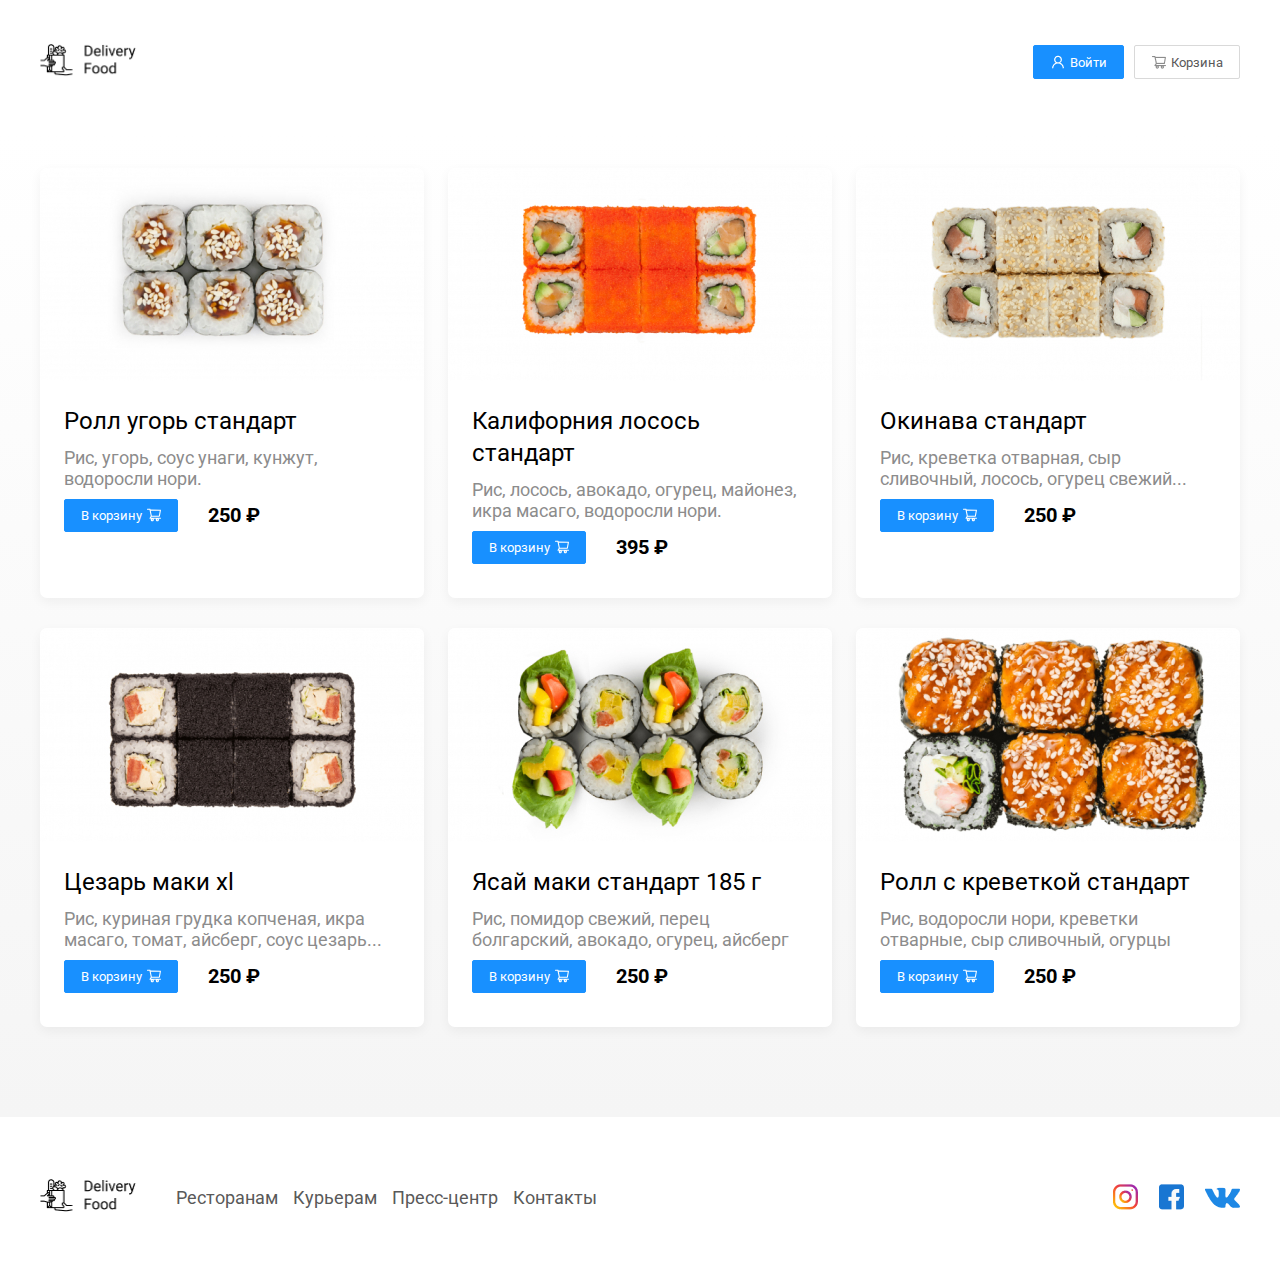
==== goods.html @ 9ce8a63f "Update website" ====
<!DOCTYPE html>
<html lang="en">

<head>
    <meta charset="UTF-8">
    <meta name="viewport" content="width=device-width, initial-scale=1.0">
    <link rel="preconnect" href="https://fonts.googleapis.com">
    <link rel="preconnect" href="https://fonts.gstatic.com" crossorigin>
    <link href="https://fonts.googleapis.com/css2?family=Roboto:wght@400;700&display=swap" rel="stylesheet">
    <link rel="stylesheet" href="style.css">
    <title>Delivery Food</title>
</head>

<body>
    <div class="page-wrapper">
        <header class="header">
            <div class="container">
                <div class="header-box">
                    <a href="./index.html" class="header-logo logo">
                        <img src="./images/logo.png" alt="logo">
                    </a>
                    <div class="header-controls">
                        <button class="btn btn-primary">
                            <img src="./images/icons/user.png" alt="user">
                            Войти
                        </button>
                        <button class="btn btn-outline">
                            <img src="./images/icons/shopping-cart.png" alt="user">
                            Корзина
                        </button>
                    </div>
                </div>
            </div>
        </header>

        <main class="main">


            <section class="products">
                <div class="container">

                    <div class="products-wrapper">

                        <div class="products-card">
                            <div class="products-card-image">
                                <img src="images/goods/good1.jpg" alt="restaurant1">
                            </div>

                            <div class="products-card-description">
                                <div class="products-card-description-row">
                                    <h5 class="products-card-description-name">Ролл угорь стандарт</h5>
                                </div>

                                <div class="products-card-description-row">
                                    <p class="products-card-description-text">Рис, угорь, соус унаги, кунжут, водоросли
                                        нори.</p>
                                </div>

                                <div class="products-card-description-row">
                                    <div class="products-card-description-controls">
                                        <button class="btn btn-primary">
                                            В корзину
                                            <img src="./images/icons/shopping-cart-white.svg" alt="shopping cart">
                                        </button>
                                        <span class="products-card-description-controls-price">250 ₽</span>
                                    </div>
                                </div>
                            </div>
                        </div>

                        <div class="products-card">
                            <div class="products-card-image">
                                <img src="images/goods/good2.jpg" alt="restaurant1">
                            </div>

                            <div class="products-card-description">
                                <div class="products-card-description-row">
                                    <h5 class="products-card-description-name">Калифорния лосось стандарт</h5>
                                </div>

                                <div class="products-card-description-row">
                                    <p class="products-card-description-text">Рис, лосось, авокадо, огурец, майонез,
                                        икра масаго, водоросли нори.</p>
                                </div>

                                <div class="products-card-description-row">
                                    <div class="products-card-description-controls">
                                        <button class="btn btn-primary">
                                            В корзину
                                            <img src="./images/icons/shopping-cart-white.svg" alt="shopping cart">
                                        </button>
                                        <span class="products-card-description-controls-price">395 ₽</span>
                                    </div>
                                </div>
                            </div>
                        </div>

                        <div class="products-card">
                            <div class="products-card-image">
                                <img src="images/goods/good3.jpg" alt="restaurant1">
                            </div>

                            <div class="products-card-description">
                                <div class="products-card-description-row">
                                    <h5 class="products-card-description-name">Окинава стандарт</h5>
                                </div>

                                <div class="products-card-description-row">
                                    <p class="products-card-description-text"> Рис, креветка отварная, сыр сливочный,
                                        лосось, огурец свежий...</p>
                                </div>

                                <div class="products-card-description-row">
                                    <div class="products-card-description-controls">
                                        <button class="btn btn-primary">
                                            В корзину
                                            <img src="./images/icons/shopping-cart-white.svg" alt="shopping cart">
                                        </button>
                                        <span class="products-card-description-controls-price">250 ₽</span>
                                    </div>
                                </div>
                            </div>
                        </div>

                        <div class="products-card">
                            <div class="products-card-image">
                                <img src="images/goods/good4.jpg" alt="restaurant1">
                            </div>

                            <div class="products-card-description">
                                <div class="products-card-description-row">
                                    <h5 class="products-card-description-name">Цезарь маки хl</h5>
                                </div>

                                <div class="products-card-description-row">
                                    <p class="products-card-description-text">Рис, куриная грудка копченая, икра масаго,
                                        томат, айсберг, соус цезарь...</p>
                                </div>

                                <div class="products-card-description-row">
                                    <div class="products-card-description-controls">
                                        <button class="btn btn-primary">
                                            В корзину
                                            <img src="./images/icons/shopping-cart-white.svg" alt="shopping cart">
                                        </button>
                                        <span class="products-card-description-controls-price">250 ₽</span>
                                    </div>
                                </div>
                            </div>
                        </div>

                        <div class="products-card">
                            <div class="products-card-image">
                                <img src="images/goods/good5.jpg" alt="restaurant1">
                            </div>

                            <div class="products-card-description">
                                <div class="products-card-description-row">
                                    <h5 class="products-card-description-name">Ясай маки стандарт 185 г</h5>
                                </div>

                                <div class="products-card-description-row">
                                    <p class="products-card-description-text">Рис, помидор свежий, перец болгарский,
                                        авокадо, огурец, айсберг</p>
                                </div>

                                <div class="products-card-description-row">
                                    <div class="products-card-description-controls">
                                        <button class="btn btn-primary">
                                            В корзину
                                            <img src="./images/icons/shopping-cart-white.svg" alt="shopping cart">
                                        </button>
                                        <span class="products-card-description-controls-price">250 ₽</span>
                                    </div>
                                </div>
                            </div>
                        </div>

                        <div class="products-card">
                            <div class="products-card-image">
                                <img src="images/goods/good6.jpg" alt="restaurant1">
                            </div>

                            <div class="products-card-description">
                                <div class="products-card-description-row">
                                    <h5 class="products-card-description-name">Ролл с креветкой стандарт</h5>
                                </div>

                                <div class="products-card-description-row">
                                    <p class="products-card-description-text">Рис, водоросли нори, креветки отварные,
                                        сыр сливочный, огурцы</p>
                                </div>

                                <div class="products-card-description-row">
                                    <div class="products-card-description-controls">
                                        <button class="btn btn-primary">
                                            В корзину
                                            <img src="./images/icons/shopping-cart-white.svg" alt="shopping cart">
                                        </button>
                                        <span class="products-card-description-controls-price">250 ₽</span>
                                    </div>
                                </div>
                            </div>
                        </div>




                    </div>
                </div>
            </section>
        </main>

        <div class="cart-modal-overlay">
            <div class="cart-modal">
                <div class="cart-modal-header">
                    <h2 class="cart-modal-header-title">Корзина</h2>
                    <span class="cart-modal-header-close">
                        <img src="images/icons/close.svg" alt="close">
                    </span>
                </div>

                <div class="cart-modal-body">
                    <div class="cart-item">
                        <p class="cart-item-title">Ролл угорь стандарт</p>
                        <div class="cart-item-controls">
                            <div class="cart-item-controls-price">250 ₽</div>
                            <button class="btn btn-outline">-</button>
                            <div class="cart-item-controls-count">1</div>
                            <button class="btn btn-outline">+</button>

                        </div>
                    </div>

                    <div class="cart-item">
                        <p class="cart-item-title">Ролл угорь стандарт</p>
                        <div class="cart-item-controls">
                            <div class="cart-item-controls-price">250 ₽</div>
                            <button class="btn btn-outline">-</button>
                            <div class="cart-item-controls-count">1</div>
                            <button class="btn btn-outline">+</button>

                        </div>
                    </div>

                    <div class="cart-item">
                        <p class="cart-item-title">Ролл угорь стандарт</p>
                        <div class="cart-item-controls">
                            <div class="cart-item-controls-price">250 ₽</div>
                            <button class="btn btn-outline">-</button>
                            <div class="cart-item-controls-count">1</div>
                            <button class="btn btn-outline">+</button>

                        </div>
                    </div>

                    <div class="cart-item">
                        <p class="cart-item-title">Ролл угорь стандарт</p>
                        <div class="cart-item-controls">
                            <div class="cart-item-controls-price">250 ₽</div>
                            <button class="btn btn-outline">-</button>
                            <div class="cart-item-controls-count">1</div>
                            <button class="btn btn-outline">+</button>

                        </div>
                    </div>

                    <div class="cart-item">
                        <p class="cart-item-title">Ролл угорь стандарт</p>
                        <div class="cart-item-controls">
                            <div class="cart-item-controls-price">250 ₽</div>
                            <button class="btn btn-outline">-</button>
                            <div class="cart-item-controls-count">1</div>
                            <button class="btn btn-outline">+</button>

                        </div>
                    </div>


                </div>

                <div class="cart-modal-footer">
                    <div class="cart-modal-footer-price">
                        1250 ₽
                    </div>
                    <div class="cart-modal-footer-controls">
                        <button class="btn btn-primary">
                            Оформить заказ
                        </button>
                        <button class="btn btn-outline">
                            Отмена
                        </button>
                    </div>
                </div>
            </div>
        </div>

        <footer class="footer">
            <div class="container">
                <div class="footer-box">
                    <a href="./index.html" class="footer-logo logo">
                        <img src="./images/logo.png" alt="logo">
                    </a>
                    <div class="footer-nav">
                        <ul>
                            <li><a href="./goods.html">Ресторанам</a></li>
                            <li><a href="./goods.html">Курьерам</a></li>
                            <li><a href="./goods.html">Пресс-центр</a></li>
                            <li><a href="./goods.html">Контакты</a></li>
                        </ul>
                    </div>
                    <div class="footer-social">
                        <img src="./images/social/instagram.png" alt="instagram">
                        <img src="./images/social/facebook.png" alt="facebook">
                        <img src="./images/social/vk.png" alt="vk">
                    </div>
                </div>
            </div>
        </footer>
    </div>


</body>

</html>
---- style.css ----
* {
    box-sizing: border-box;
    font-family: Roboto;
    font-style: normal;
    line-height: normal;
}

body {
    margin: 0;
    padding: 0;
}

main {
    flex-grow: 1;
    background: linear-gradient(180deg, rgba(245, 245, 245, 0.00) 1.04%, #F5F5F5 100%);
}

.page-wrapper {
    display: flex;
    flex-direction: column;
    min-height: 100vh;
}

.container {
    width: 100%;
    height: 100%;
    max-width: 1230px;
    /*content in the center*/
    margin: 0 auto;
    padding-left: 15px;
    padding-right: 15px;
}


.btn {
    display: flex;
    padding: 8px 16px;
    align-items: center;
    gap: 4px;
    outline: none;
    cursor: pointer;
}

.btn-primary {
    border-radius: 2px;
    background: #1890FF;
    border: 1px solid #1890FF;
    color: #FFF;
}

.btn-outline {
    border-radius: 2px;
    border: 1px solid #D9D9D9;
    background: #FFF;
    box-shadow: 0px 0px 2px 0px rgba(0, 0, 0, 0.00);
    color: #595959;
}

.logo {
    max-width: 100px;
}

.logo img {
    width: 100%;
}

.header {
    min-height: 124px;
    display: flex;
    align-items: center;
}

.header-box {
    height: 100%;
    display: flex;
    align-items: center;
    justify-content: space-between;
}

.header-controls {
    display: flex;
    align-items: center;
    justify-content: flex-end;
    gap: 10px;
}

.footer {
    height: 156px;
    display: flex;
    align-items: center;
    padding: 60px 0;
}

.footer-box {
    height: 100%;
    display: flex;
    align-items: center;
    justify-content: space-between;
    gap: 36px;
    flex-wrap: wrap;
}

.footer-nav {
    flex-grow: 1;
}

.footer-nav ul {
    display: flex;
    align-items: center;
    list-style: none;
    padding: 0;
    margin: 0;
    gap: 15px;
    flex-wrap: wrap;
}

.footer-nav ul li {
    color: #595959;
    font-size: 18px;
    font-weight: 400;
}

.footer-nav ul li a {
    color: #595959;
    text-decoration: none;
}

.footer-social {
    display: flex;
    align-items: center;
    justify-content: flex-end;
    gap: 20px;
}

.banner {
    margin-bottom: 56px;
}

.banner-item {
    background-image: url(./images/banners/banner-img.png);
    background-repeat: no-repeat;
    padding: 68px;
    border-radius: 10px;
    background-size: contain;
    background-position: center right;
    background-color: #FFF1B8;
}

.banner-item-title {
    color: #302C34;
    font-size: 39px;
    font-weight: 700;
    max-width: 50%;
    margin-top: 0;
    margin-bottom: 15px;
}

.banner-item-subtitle {
    color: #302C34;
    font-size: 24px;
    font-weight: 400;
    max-width: 50%;
    margin: 0;
}

.products {}

.products-header {
    display: flex;
    align-items: center;
    justify-content: space-between;
    flex-wrap: wrap;
    gap: 24px;
}

.products-header-title {
    color: #000;
    font-size: 36px;
    font-weight: 700;
    margin: 0;
}

.products-header-search {
    min-width: 306px;
    height: 34px;
    flex-shrink: 0;
    border-radius: 2px;
    border: 1px solid #D9D9D9;
    background: #FFF;
    padding: 5px 12px;
}

.products-header-search:focus {
    outline: none;
    border: 1px solid #D9D9D9;
}

.products-header-search::placeholder {
    color: #BFBFBF;
    font-size: 16px;
    font-weight: 400;
    line-height: 24px;
}

.products-wrapper {
    margin-top: 44px;
    margin-bottom: 90px;
    display: flex;
    flex-wrap: wrap;
    column-gap: 24px;
    row-gap: 30px;
}

.products-card {
    width: calc((100% - 48px) / 3);
    border-radius: 7px;
    background: #FFF;
    box-shadow: 0px 4px 12px 0px rgba(0, 0, 0, 0.05);
    overflow: hidden;
    text-decoration: none;
}

.products-card-image {
    width: 100%;
}

.products-card-image img {
    width: 100%;
}

.products-card-description {
    padding: 20px 24px 34px 24px;
}

.products-card-description-row {
    display: flex;
    align-items: center;
    justify-content: space-between;
}

.products-card-description-row:not(:last-child) {
    margin-bottom: 10px;
}

.products-card-description-title {
    color: #000;
    font-size: 24px;
    font-weight: 700;
    line-height: 32px;
    margin: 0;
}

.products-card-description-badge {
    color: #FFF;
    font-size: 12px;
    font-weight: 400;
    line-height: 20px;
    background: #262626;
    border-radius: 2px;
    padding: 1px 8px;
}

.products-card-description-info {
    display: flex;
    align-items: center;
    justify-content: flex-start;
    flex-wrap: wrap;
    row-gap: 25px;
    column-gap: 25px;
}

.products-card-description-info-raiting {
    color: #FFC107;
    font-size: 18px;
    font-weight: 700;
    line-height: 32px;
}

.products-card-description-info-price {
    color: #8C8C8C;
    font-size: 18px;
    font-weight: 400;
    line-height: 32px;
}

.products-card-description-info-group {
    color: #8C8C8C;
    font-size: 18px;
    font-weight: 400;
    line-height: 32px;
    position: relative;
}

.products-card-description-info-group::before {
    content: '';
    display: block;
    width: 5px;
    height: 5px;
    border-radius: 50%;
    background-color: #8C8C8C;
    position: absolute;
    left: -14px;
    top: 14px;
}

.products-card-description-name {
    margin: 0;
    color: #000;
    font-size: 24px;
    font-weight: 400;
    line-height: 32px;
}

.products-card-description-text {
    margin: 0;
    color: #8C8C8C;
    font-size: 18px;
    font-weight: 400;
}

.products-card-description-controls {
    display: flex;
    align-items: center;
    justify-content: flex-start;
    flex-wrap: wrap;
    row-gap: 10px;
    column-gap: 30px;
}

.products-card-description-controls-price {
    color: #000;
    font-size: 20px;
    font-weight: 700;
    line-height: 32px;
}

.cart-modal-overlay {
    display: none;
    position: fixed;
    top: 0;
    right: 0;
    bottom: 0;
    left: 0;
    background: rgba(0, 0, 0, 0.40);
    align-items: center;
    justify-content: center;
}

.cart-modal-overlay.open {
    display: flex;
}

.cart-modal {
    max-width: 780px;
    width: 100%;
    padding: 40px 45px;
    border-radius: 5px;
    background: #FFF;
}

.cart-modal-header {
    display: flex;
    align-items: center;
    justify-content: space-between;
    margin-bottom: 48px;
}

.cart-modal-header-title {
    color: #000;
    font-size: 36px;
    font-weight: 700;
    margin: 0;
}

.cart-modal-header-close {
    cursor: pointer;
}

.cart-modal-footer {
    display: flex;
    align-items: center;
    justify-content: space-between;
    flex-wrap: wrap;
    gap: 10px;
    margin-top: 50px;
}

.cart-modal-footer-price {
    border-radius: 5px;
    background: #262626;
    color: #FAFAFA;
    font-size: 20px;
    font-weight: 700;
    padding: 15px 20px;
}

.cart-modal-footer-controls {
    display: flex;
    align-items: center;
    gap: 10px;
}

.cart-item {
    display: flex;
    align-items: center;
    justify-content: space-between;
    flex-wrap: wrap;
    gap: 10px;
}

.cart-item:not(:last-child) {
    padding-bottom: 10px;
    margin-bottom: 10px;
    border-bottom: 1px solid #D9D9D9;
}

.cart-item-title {
    color: #000;
    font-size: 18px;
    font-weight: 400;
    line-height: 32px;
    margin: 0;
}

.cart-item-controls {
    display: flex;
    align-items: center;
}

.cart-item-controls-price {
    margin-right: 47px;
    color: #000;
    font-size: 20px;
    font-weight: 700;
    line-height: 32px;
}

.cart-item-controls button {
    border: 1px solid #40A9FF;
    color: #40A9FF;
}

.cart-item-controls-count {
    margin-left: 15px;
    margin-right: 15px;
}

@media (max-width: 991px) {

    .banner-item {
        background-image: none;
    }

    .banner-item-title {
        max-width: 100%;
    }

    .banner-item-subtitle {
        max-width: 100%;
    }

    .products-card {
        width: calc((100% - 24px) / 2);
    }

}

@media (max-width: 576px) {
    .products-card {
        width: 100%;
    }
}
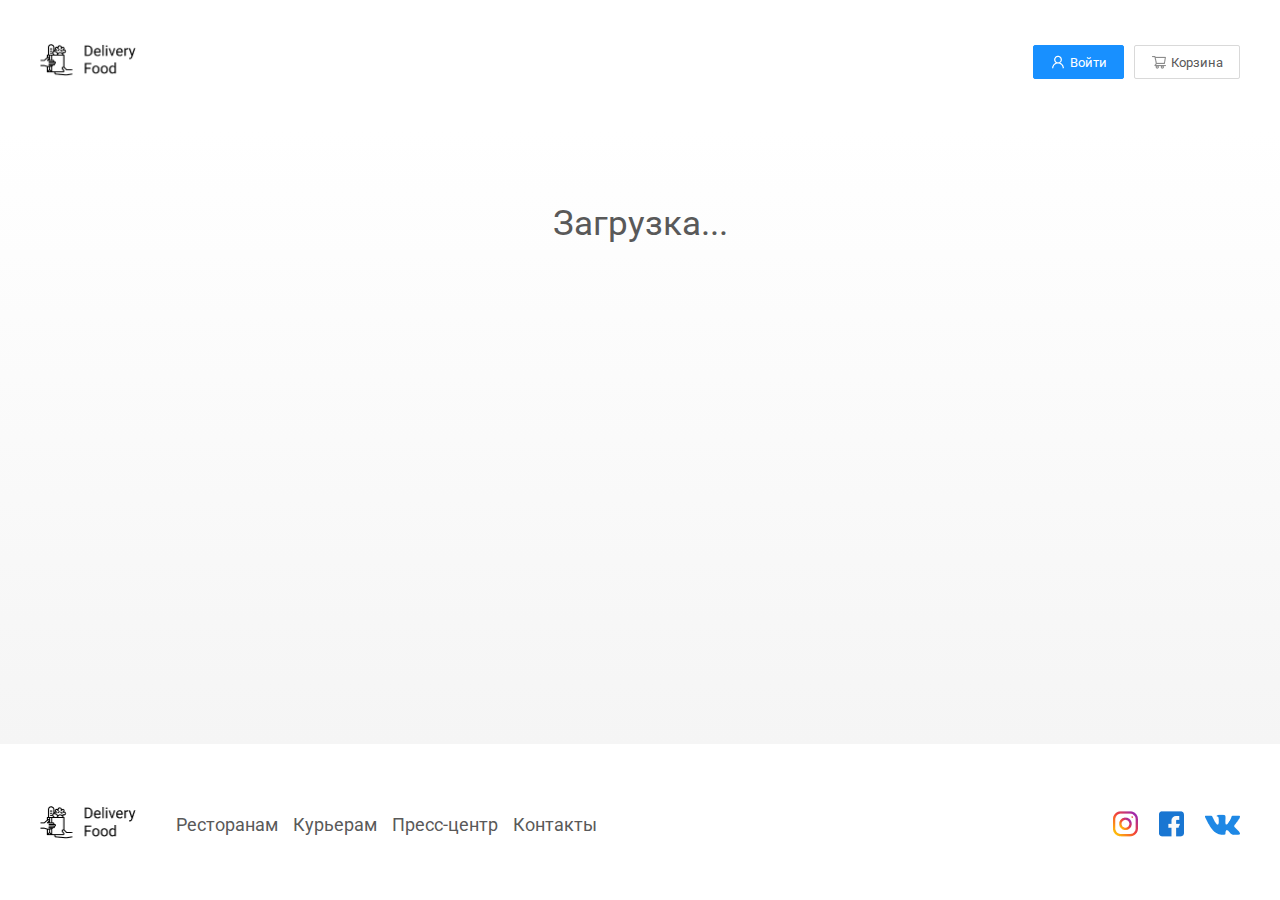
==== commit 3b41051a: "Update website" ====
--- a/goods.html
+++ b/goods.html
@@ -7,7 +7,8 @@
     <link rel="preconnect" href="https://fonts.googleapis.com">
     <link rel="preconnect" href="https://fonts.gstatic.com" crossorigin>
     <link href="https://fonts.googleapis.com/css2?family=Roboto:wght@400;700&display=swap" rel="stylesheet">
-    <link rel="stylesheet" href="style.css">
+    <link rel="stylesheet" href="./css/style.css">
+    <script src="./script/index.js" defer></script>
     <title>Delivery Food</title>
 </head>
 
@@ -24,7 +25,7 @@
                             <img src="./images/icons/user.png" alt="user">
                             Войти
                         </button>
-                        <button class="btn btn-outline">
+                        <button class="btn btn-outline" id="cart-button">
                             <img src="./images/icons/shopping-cart.png" alt="user">
                             Корзина
                         </button>
@@ -39,9 +40,9 @@
             <section class="products">
                 <div class="container">
 
-                    <div class="products-wrapper">
-
-                        <div class="products-card">
+                    <div class="products-wrapper" id="goods-container">
+
+                        <!-- <div class="products-card">
                             <div class="products-card-image">
                                 <img src="images/goods/good1.jpg" alt="restaurant1">
                             </div>
@@ -66,9 +67,9 @@
                                     </div>
                                 </div>
                             </div>
-                        </div>
-
-                        <div class="products-card">
+                        </div> -->
+
+                        <!-- <div class="products-card">
                             <div class="products-card-image">
                                 <img src="images/goods/good2.jpg" alt="restaurant1">
                             </div>
@@ -201,7 +202,7 @@
                                     </div>
                                 </div>
                             </div>
-                        </div>
+                        </div> -->
 
 
 
--- a/css/style.css
+++ b/css/style.css
@@ -0,0 +1,479 @@
+* {
+    box-sizing: border-box;
+    font-family: Roboto;
+    font-style: normal;
+    line-height: normal;
+}
+
+body {
+    margin: 0;
+    padding: 0;
+}
+
+main {
+    flex-grow: 1;
+    background: linear-gradient(180deg, rgba(245, 245, 245, 0.00) 1.04%, #F5F5F5 100%);
+}
+
+.page-wrapper {
+    display: flex;
+    flex-direction: column;
+    min-height: 100vh;
+}
+
+.container {
+    width: 100%;
+    height: 100%;
+    max-width: 1230px;
+    /*content in the center*/
+    margin: 0 auto;
+    padding-left: 15px;
+    padding-right: 15px;
+}
+
+
+.btn {
+    display: flex;
+    padding: 8px 16px;
+    align-items: center;
+    gap: 4px;
+    outline: none;
+    cursor: pointer;
+}
+
+.btn-primary {
+    border-radius: 2px;
+    background: #1890FF;
+    border: 1px solid #1890FF;
+    color: #FFF;
+}
+
+.btn-outline {
+    border-radius: 2px;
+    border: 1px solid #D9D9D9;
+    background: #FFF;
+    box-shadow: 0px 0px 2px 0px rgba(0, 0, 0, 0.00);
+    color: #595959;
+}
+
+.logo {
+    max-width: 100px;
+}
+
+.logo img {
+    width: 100%;
+}
+
+.header {
+    min-height: 124px;
+    display: flex;
+    align-items: center;
+}
+
+.header-box {
+    height: 100%;
+    display: flex;
+    align-items: center;
+    justify-content: space-between;
+}
+
+.header-controls {
+    display: flex;
+    align-items: center;
+    justify-content: flex-end;
+    gap: 10px;
+}
+
+.footer {
+    height: 156px;
+    display: flex;
+    align-items: center;
+    padding: 60px 0;
+}
+
+.footer-box {
+    height: 100%;
+    display: flex;
+    align-items: center;
+    justify-content: space-between;
+    gap: 36px;
+    flex-wrap: wrap;
+}
+
+.footer-nav {
+    flex-grow: 1;
+}
+
+.footer-nav ul {
+    display: flex;
+    align-items: center;
+    list-style: none;
+    padding: 0;
+    margin: 0;
+    gap: 15px;
+    flex-wrap: wrap;
+}
+
+.footer-nav ul li {
+    color: #595959;
+    font-size: 18px;
+    font-weight: 400;
+}
+
+.footer-nav ul li a {
+    color: #595959;
+    text-decoration: none;
+}
+
+.footer-social {
+    display: flex;
+    align-items: center;
+    justify-content: flex-end;
+    gap: 20px;
+}
+
+.banner {
+    margin-bottom: 56px;
+}
+
+.banner-item {
+    background-image: url(../images/banners/banner-img.png);
+    background-repeat: no-repeat;
+    padding: 68px;
+    border-radius: 10px;
+    background-size: contain;
+    background-position: center right;
+    background-color: #FFF1B8;
+}
+
+.banner-item-title {
+    color: #302C34;
+    font-size: 39px;
+    font-weight: 700;
+    max-width: 50%;
+    margin-top: 0;
+    margin-bottom: 15px;
+}
+
+.banner-item-subtitle {
+    color: #302C34;
+    font-size: 24px;
+    font-weight: 400;
+    max-width: 50%;
+    margin: 0;
+}
+
+.products {}
+
+.products-header {
+    display: flex;
+    align-items: center;
+    justify-content: space-between;
+    flex-wrap: wrap;
+    gap: 24px;
+}
+
+.products-header-title {
+    color: #000;
+    font-size: 36px;
+    font-weight: 700;
+    margin: 0;
+}
+
+.products-header-search {
+    min-width: 306px;
+    height: 34px;
+    flex-shrink: 0;
+    border-radius: 2px;
+    border: 1px solid #D9D9D9;
+    background: #FFF;
+    padding: 5px 12px;
+}
+
+.products-header-search:focus {
+    outline: none;
+    border: 1px solid #D9D9D9;
+}
+
+.products-header-search::placeholder {
+    color: #BFBFBF;
+    font-size: 16px;
+    font-weight: 400;
+    line-height: 24px;
+}
+
+.products-wrapper {
+    margin-top: 44px;
+    margin-bottom: 90px;
+    display: flex;
+    flex-wrap: wrap;
+    column-gap: 24px;
+    row-gap: 30px;
+}
+
+.products-card {
+    width: calc((100% - 48px) / 3);
+    border-radius: 7px;
+    background: #FFF;
+    box-shadow: 0px 4px 12px 0px rgba(0, 0, 0, 0.05);
+    overflow: hidden;
+    text-decoration: none;
+}
+
+.products-card-image {
+    width: 100%;
+}
+
+.products-card-image img {
+    width: 100%;
+}
+
+.products-card-description {
+    padding: 20px 24px 34px 24px;
+}
+
+.products-card-description-row {
+    display: flex;
+    align-items: center;
+    justify-content: space-between;
+}
+
+.products-card-description-row:not(:last-child) {
+    margin-bottom: 10px;
+}
+
+.products-card-description-title {
+    color: #000;
+    font-size: 24px;
+    font-weight: 700;
+    line-height: 32px;
+    margin: 0;
+}
+
+.products-card-description-badge {
+    color: #FFF;
+    font-size: 12px;
+    font-weight: 400;
+    line-height: 20px;
+    background: #262626;
+    border-radius: 2px;
+    padding: 1px 8px;
+}
+
+.products-card-description-info {
+    display: flex;
+    align-items: center;
+    justify-content: flex-start;
+    flex-wrap: wrap;
+    row-gap: 25px;
+    column-gap: 25px;
+}
+
+.products-card-description-info-raiting {
+    color: #FFC107;
+    font-size: 18px;
+    font-weight: 700;
+    line-height: 32px;
+}
+
+.products-card-description-info-price {
+    color: #8C8C8C;
+    font-size: 18px;
+    font-weight: 400;
+    line-height: 32px;
+}
+
+.products-card-description-info-group {
+    color: #8C8C8C;
+    font-size: 18px;
+    font-weight: 400;
+    line-height: 32px;
+    position: relative;
+}
+
+.products-card-description-info-group::before {
+    content: '';
+    display: block;
+    width: 5px;
+    height: 5px;
+    border-radius: 50%;
+    background-color: #8C8C8C;
+    position: absolute;
+    left: -14px;
+    top: 14px;
+}
+
+.products-card-description-name {
+    margin: 0;
+    color: #000;
+    font-size: 24px;
+    font-weight: 400;
+    line-height: 32px;
+}
+
+.products-card-description-text {
+    margin: 0;
+    color: #8C8C8C;
+    font-size: 18px;
+    font-weight: 400;
+}
+
+.products-card-description-controls {
+    display: flex;
+    align-items: center;
+    justify-content: flex-start;
+    flex-wrap: wrap;
+    row-gap: 10px;
+    column-gap: 30px;
+}
+
+.products-card-description-controls-price {
+    color: #000;
+    font-size: 20px;
+    font-weight: 700;
+    line-height: 32px;
+}
+
+.cart-modal-overlay {
+    display: none;
+    position: fixed;
+    top: 0;
+    right: 0;
+    bottom: 0;
+    left: 0;
+    background: rgba(0, 0, 0, 0.40);
+    align-items: center;
+    justify-content: center;
+}
+
+.cart-modal-overlay.open {
+    display: flex;
+}
+
+.cart-modal {
+    max-width: 780px;
+    width: 100%;
+    padding: 40px 45px;
+    border-radius: 5px;
+    background: #FFF;
+}
+
+.cart-modal-header {
+    display: flex;
+    align-items: center;
+    justify-content: space-between;
+    margin-bottom: 48px;
+}
+
+.cart-modal-header-title {
+    color: #000;
+    font-size: 36px;
+    font-weight: 700;
+    margin: 0;
+}
+
+.cart-modal-header-close {
+    cursor: pointer;
+}
+
+.cart-modal-footer {
+    display: flex;
+    align-items: center;
+    justify-content: space-between;
+    flex-wrap: wrap;
+    gap: 10px;
+    margin-top: 50px;
+}
+
+.cart-modal-footer-price {
+    border-radius: 5px;
+    background: #262626;
+    color: #FAFAFA;
+    font-size: 20px;
+    font-weight: 700;
+    padding: 15px 20px;
+}
+
+.cart-modal-footer-controls {
+    display: flex;
+    align-items: center;
+    gap: 10px;
+}
+
+.cart-item {
+    display: flex;
+    align-items: center;
+    justify-content: space-between;
+    flex-wrap: wrap;
+    gap: 10px;
+}
+
+.cart-item:not(:last-child) {
+    padding-bottom: 10px;
+    margin-bottom: 10px;
+    border-bottom: 1px solid #D9D9D9;
+}
+
+.cart-item-title {
+    color: #000;
+    font-size: 18px;
+    font-weight: 400;
+    line-height: 32px;
+    margin: 0;
+}
+
+.cart-item-controls {
+    display: flex;
+    align-items: center;
+}
+
+.cart-item-controls-price {
+    margin-right: 47px;
+    color: #000;
+    font-size: 20px;
+    font-weight: 700;
+    line-height: 32px;
+}
+
+.cart-item-controls button {
+    border: 1px solid #40A9FF;
+    color: #40A9FF;
+}
+
+.cart-item-controls-count {
+    margin-left: 15px;
+    margin-right: 15px;
+}
+
+.loading-text {
+    color: #595959;
+    font-size: 35px;
+    width: 100%;
+    text-align: center;
+}
+
+@media (max-width: 991px) {
+
+    .banner-item {
+        background-image: none;
+    }
+
+    .banner-item-title {
+        max-width: 100%;
+    }
+
+    .banner-item-subtitle {
+        max-width: 100%;
+    }
+
+    .products-card {
+        width: calc((100% - 24px) / 2);
+    }
+
+}
+
+@media (max-width: 576px) {
+    .products-card {
+        width: 100%;
+    }
+}